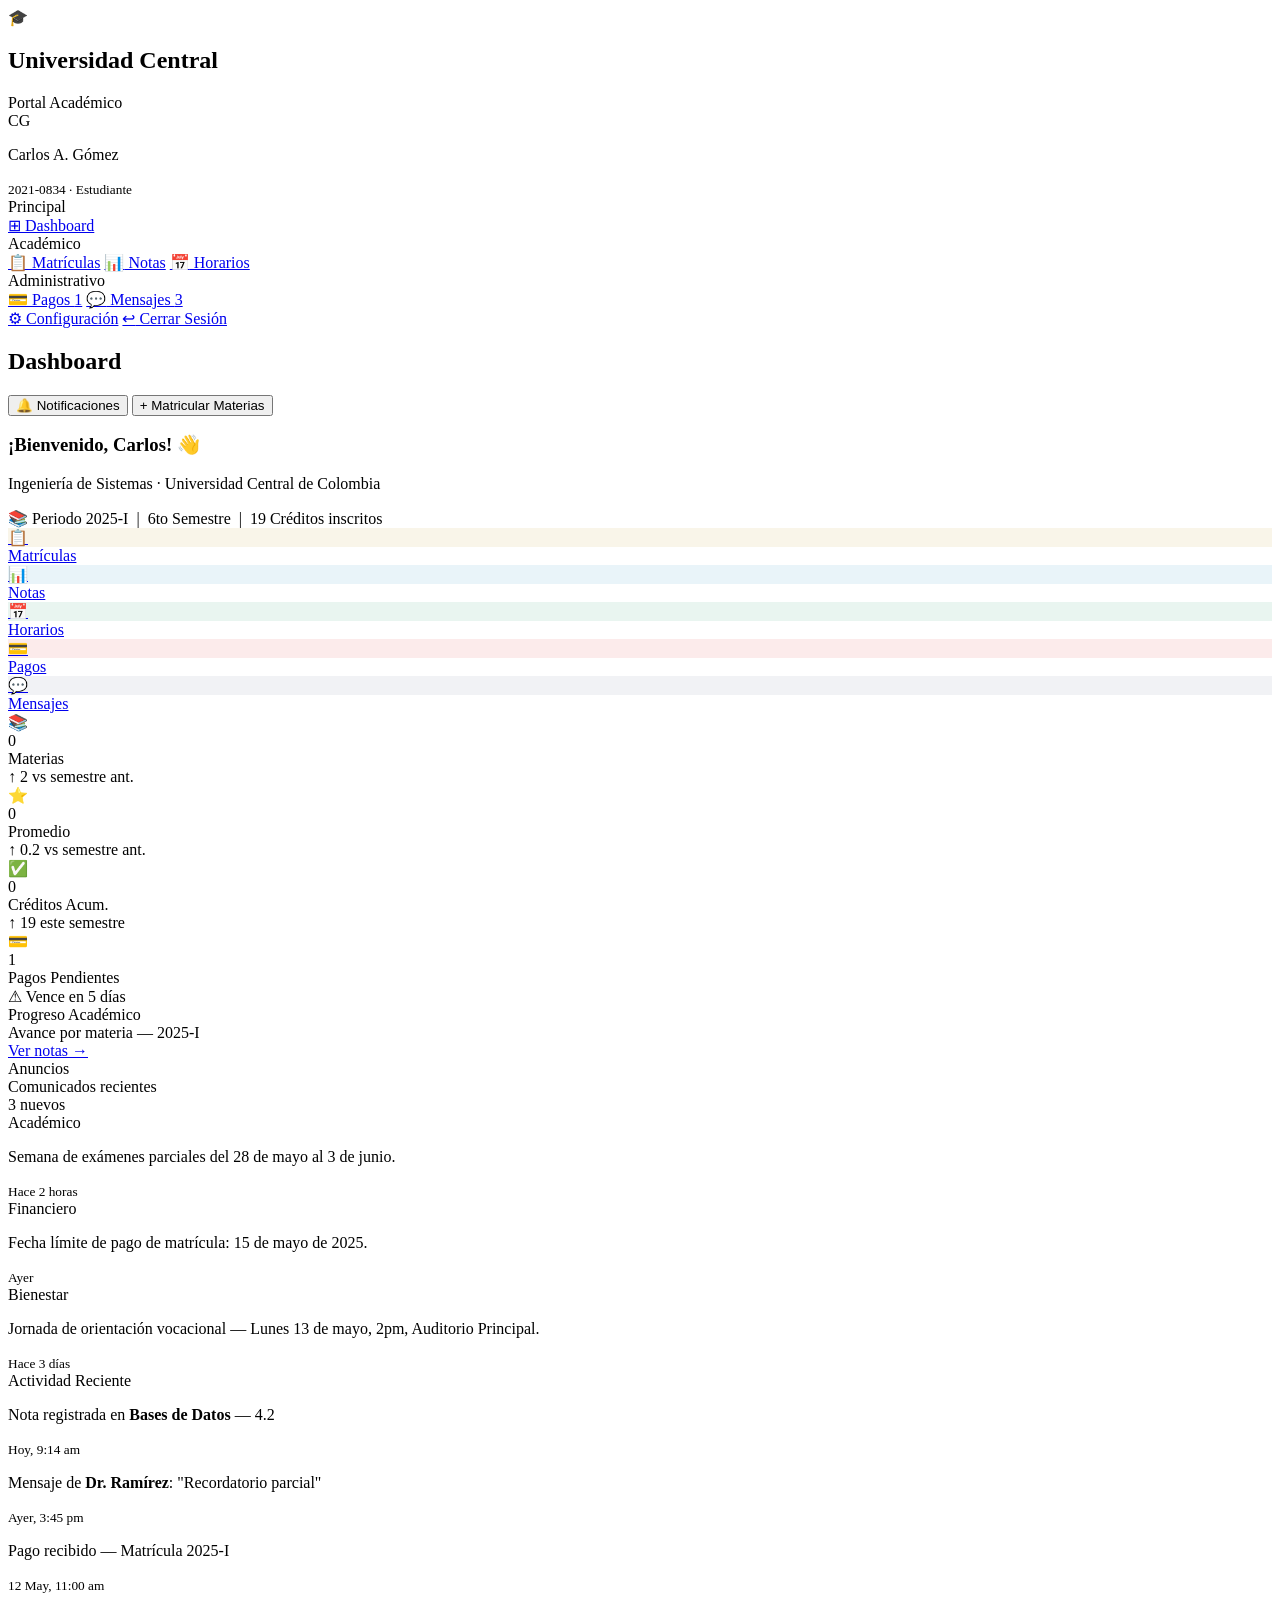
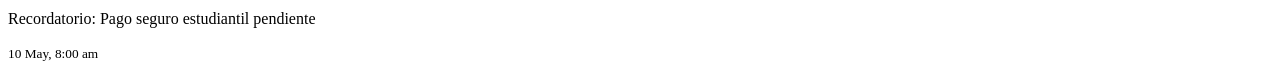
==== index.html @ d2cc0aae "primer commit" ====
<!DOCTYPE html>
<html lang="es">
<head>
  <meta charset="UTF-8">
  <meta name="viewport" content="width=device-width, initial-scale=1.0">
  <title>Universidad Central — Portal Académico</title>
  <link rel="stylesheet" href="styles.css">

</head>
<body>

<!-- Sidebar -->
<aside class="sidebar">
  <div class="sidebar-logo">
    <div class="emblem">🎓</div>
    <h1>Universidad Central</h1>
    <span>Portal Académico</span>
  </div>
  <div class="sidebar-user">
    <div class="avatar">CG</div>
    <div class="sidebar-user-info">
      <p>Carlos A. Gómez</p>
      <small>2021-0834 · Estudiante</small>
    </div>
  </div>
  <nav class="sidebar-nav">
    <div class="nav-section-label">Principal</div>
    <a href="index.html"        class="nav-link active"><span class="icon">⊞</span> Dashboard</a>

    <div class="nav-section-label">Académico</div>
    <a href="matriculas.html"   class="nav-link"><span class="icon">📋</span> Matrículas</a>
    <a href="notas.html"        class="nav-link"><span class="icon">📊</span> Notas</a>
    <a href="horarios.html"     class="nav-link"><span class="icon">📅</span> Horarios</a>

    <div class="nav-section-label">Administrativo</div>
    <a href="pagos.html"        class="nav-link"><span class="icon">💳</span> Pagos <span class="nav-badge">1</span></a>
    <a href="comunicacion.html" class="nav-link"><span class="icon">💬</span> Mensajes <span class="nav-badge">3</span></a>
  </nav>
  <div class="sidebar-footer">
    <a href="#" class="nav-link"><span class="icon">⚙</span> Configuración</a>
    <a href="#" class="nav-link"><span class="icon">↩</span> Cerrar Sesión</a>
  </div>
</aside>

<!-- Main content -->
<main class="main-content">

  <!-- Top bar -->
  <div class="topbar">
    <div class="page-title">
      <h2>Dashboard</h2>
      <p id="today-date"></p>
    </div>
    <div class="topbar-actions">
      <button class="btn btn-outline btn-sm" onclick="showToast('Notificaciones al día ✓', 'info')">🔔 Notificaciones</button>
      <button class="btn btn-primary btn-sm" onclick="location.href='matriculas.html'">+ Matricular Materias</button>
    </div>
  </div>

  <!-- Welcome Banner -->
  <div class="welcome-banner">
    <h3>¡Bienvenido, Carlos! 👋</h3>
    <p>Ingeniería de Sistemas · Universidad Central de Colombia</p>
    <div class="semester-badge">📚 Periodo 2025-I &nbsp;|&nbsp; 6to Semestre &nbsp;|&nbsp; 19 Créditos inscritos</div>
  </div>

  <!-- Quick Links -->
  <div class="quick-links">
    <a href="matriculas.html" class="quick-link">
      <div class="icon" style="background:rgba(201,168,76,0.12)">📋</div>
      <span>Matrículas</span>
    </a>
    <a href="notas.html" class="quick-link">
      <div class="icon" style="background:rgba(76,165,201,0.12)">📊</div>
      <span>Notas</span>
    </a>
    <a href="horarios.html" class="quick-link">
      <div class="icon" style="background:rgba(76,175,130,0.12)">📅</div>
      <span>Horarios</span>
    </a>
    <a href="pagos.html" class="quick-link">
      <div class="icon" style="background:rgba(224,92,92,0.12)">💳</div>
      <span>Pagos</span>
    </a>
    <a href="comunicacion.html" class="quick-link">
      <div class="icon" style="background:rgba(138,150,171,0.12)">💬</div>
      <span>Mensajes</span>
    </a>
  </div>

  <!-- Stats Row -->
  <div class="grid-4 mb-24">
    <div class="stat-card">
      <div class="stat-icon gold">📚</div>
      <div>
        <div class="stat-value" id="cnt-materias">0</div>
        <div class="stat-label">Materias</div>
        <div class="stat-delta up">↑ 2 vs semestre ant.</div>
      </div>
    </div>
    <div class="stat-card">
      <div class="stat-icon blue">⭐</div>
      <div>
        <div class="stat-value" id="cnt-promedio">0</div>
        <div class="stat-label">Promedio</div>
        <div class="stat-delta up">↑ 0.2 vs semestre ant.</div>
      </div>
    </div>
    <div class="stat-card">
      <div class="stat-icon green">✅</div>
      <div>
        <div class="stat-value" id="cnt-creditos">0</div>
        <div class="stat-label">Créditos Acum.</div>
        <div class="stat-delta up">↑ 19 este semestre</div>
      </div>
    </div>
    <div class="stat-card">
      <div class="stat-icon red">💳</div>
      <div>
        <div class="stat-value">1</div>
        <div class="stat-label">Pagos Pendientes</div>
        <div class="stat-delta down">⚠ Vence en 5 días</div>
      </div>
    </div>
  </div>

  <!-- Bottom Row -->
  <div class="grid-2 gap-20">

    <!-- Progreso Materias -->
    <div class="card">
      <div class="card-header">
        <div>
          <div class="card-title">Progreso Académico</div>
          <div class="card-subtitle">Avance por materia — 2025-I</div>
        </div>
        <a href="notas.html" class="btn btn-ghost btn-sm">Ver notas →</a>
      </div>
      <div id="progress-list"></div>
    </div>

    <!-- Col derecha -->
    <div class="flex-col gap-20">

      <!-- Anuncios -->
      <div class="card">
        <div class="card-header">
          <div>
            <div class="card-title">Anuncios</div>
            <div class="card-subtitle">Comunicados recientes</div>
          </div>
          <span class="badge badge-info">3 nuevos</span>
        </div>
        <div class="announcement">
          <div class="announcement-tag">Académico</div>
          <p>Semana de exámenes parciales del 28 de mayo al 3 de junio.</p>
          <small>Hace 2 horas</small>
        </div>
        <div class="announcement">
          <div class="announcement-tag">Financiero</div>
          <p>Fecha límite de pago de matrícula: 15 de mayo de 2025.</p>
          <small>Ayer</small>
        </div>
        <div class="announcement">
          <div class="announcement-tag">Bienestar</div>
          <p>Jornada de orientación vocacional — Lunes 13 de mayo, 2pm, Auditorio Principal.</p>
          <small>Hace 3 días</small>
        </div>
      </div>

      <!-- Actividad Reciente -->
      <div class="card">
        <div class="card-header">
          <div class="card-title">Actividad Reciente</div>
        </div>
        <div class="activity-item">
          <div class="activity-dot" style="background:var(--success)"></div>
          <div>
            <p>Nota registrada en <strong>Bases de Datos</strong> — 4.2</p>
            <small>Hoy, 9:14 am</small>
          </div>
        </div>
        <div class="activity-item">
          <div class="activity-dot" style="background:var(--info)"></div>
          <div>
            <p>Mensaje de <strong>Dr. Ramírez</strong>: "Recordatorio parcial"</p>
            <small>Ayer, 3:45 pm</small>
          </div>
        </div>
        <div class="activity-item">
          <div class="activity-dot" style="background:var(--gold)"></div>
          <div>
            <p>Pago recibido — Matrícula 2025-I</p>
            <small>12 May, 11:00 am</small>
          </div>
        </div>
        <div class="activity-item">
          <div class="activity-dot" style="background:var(--danger)"></div>
          <div>
            <p>Recordatorio: Pago seguro estudiantil pendiente</p>
            <small>10 May, 8:00 am</small>
          </div>
        </div>
      </div>

    </div>
  </div>

</main>


</body>
</html>
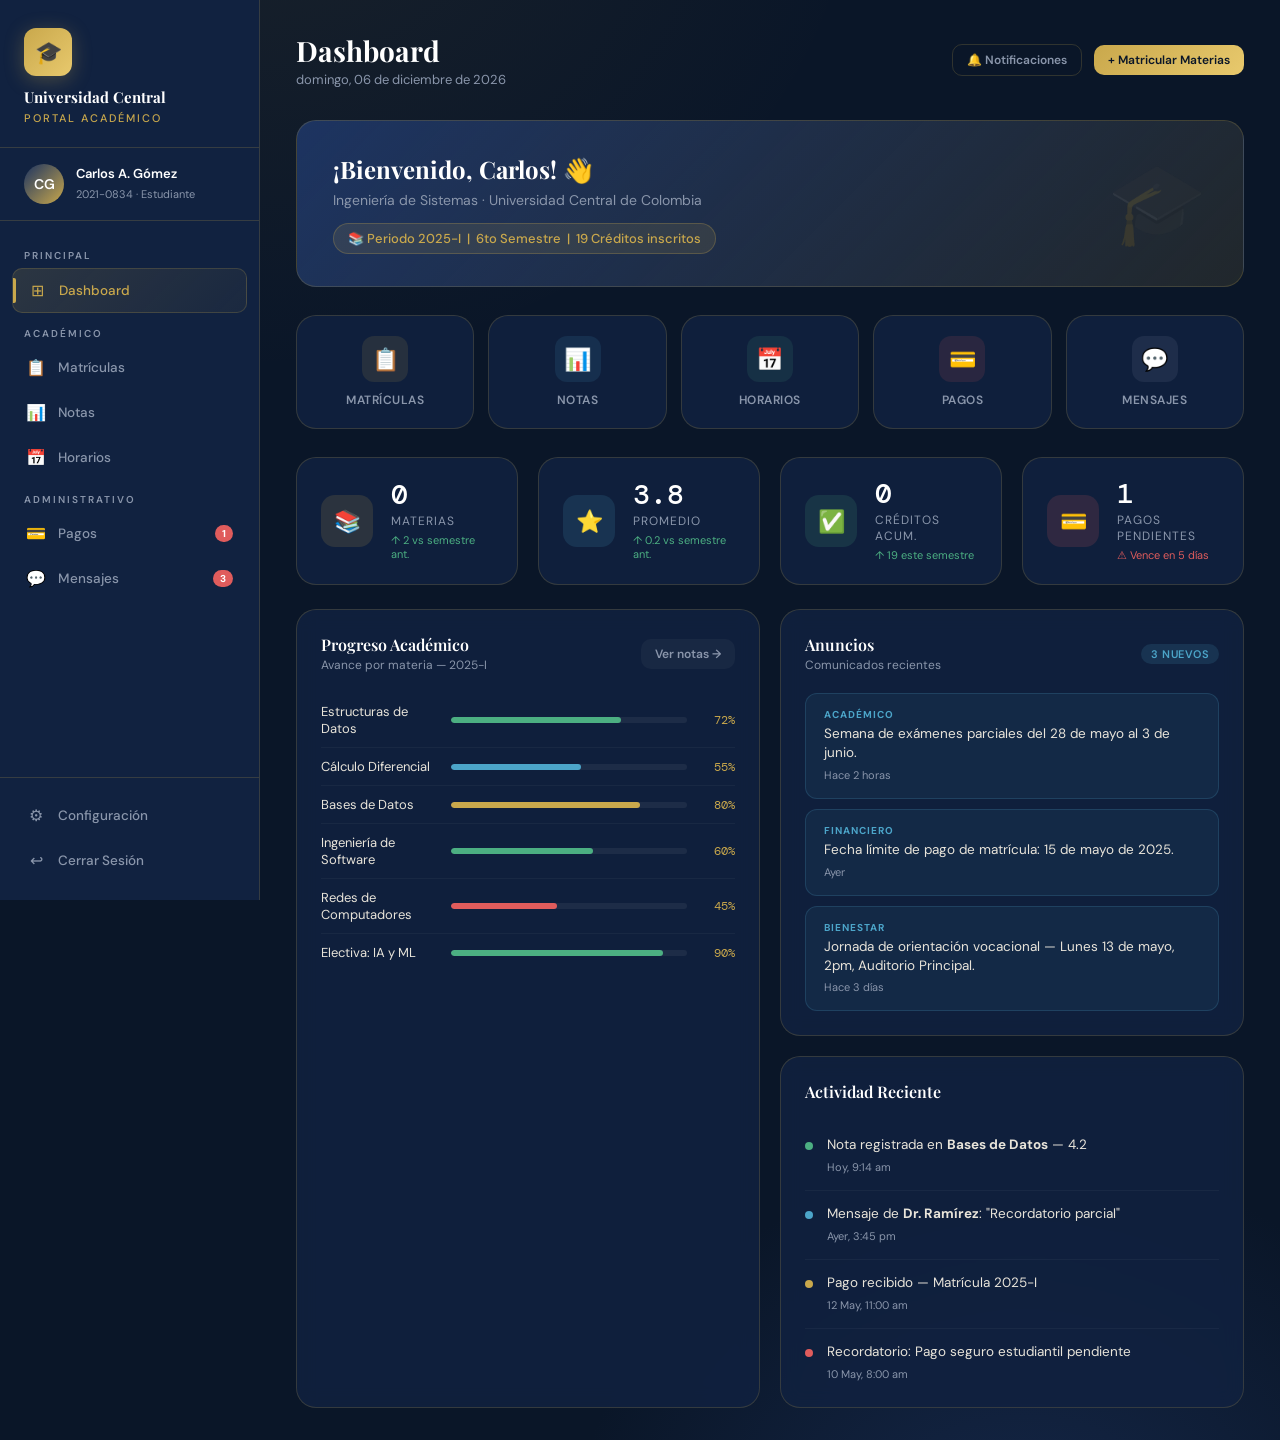
==== commit 2c31f2a7: "subiendo archivo completo de la pagina principal completa de lapagina" ====
--- a/index.html
+++ b/index.html
@@ -4,8 +4,136 @@
   <meta charset="UTF-8">
   <meta name="viewport" content="width=device-width, initial-scale=1.0">
   <title>Universidad Central — Portal Académico</title>
-  <link rel="stylesheet" href="styles.css">
-
+  <link rel="stylesheet" href="style.css">
+  <style>
+    /* ── Dashboard-specific ── */
+    .welcome-banner {
+      background: linear-gradient(135deg, var(--navy-light) 0%, rgba(201,168,76,0.12) 100%);
+      border: 1px solid var(--border);
+      border-radius: var(--radius-lg);
+      padding: 32px 36px;
+      margin-bottom: 28px;
+      position: relative;
+      overflow: hidden;
+    }
+    .welcome-banner::before {
+      content: '🎓';
+      position: absolute;
+      right: 36px; top: 50%;
+      transform: translateY(-50%);
+      font-size: 80px;
+      opacity: 0.12;
+    }
+    .welcome-banner h3 {
+      font-family: 'Playfair Display', serif;
+      font-size: 24px;
+      color: var(--white);
+      margin-bottom: 6px;
+    }
+    .welcome-banner p { font-size: 14px; color: var(--text-muted); }
+    .welcome-banner .semester-badge {
+      display: inline-flex;
+      align-items: center;
+      gap: 6px;
+      margin-top: 14px;
+      background: rgba(201,168,76,0.12);
+      border: 1px solid rgba(201,168,76,0.25);
+      border-radius: 20px;
+      padding: 6px 14px;
+      font-size: 13px;
+      color: var(--gold);
+      font-weight: 500;
+    }
+
+    .quick-links {
+      display: grid;
+      grid-template-columns: repeat(5, 1fr);
+      gap: 14px;
+      margin-bottom: 28px;
+    }
+    .quick-link {
+      background: var(--card-bg);
+      border: 1px solid var(--border);
+      border-radius: var(--radius-lg);
+      padding: 20px 16px;
+      text-align: center;
+      text-decoration: none;
+      transition: all var(--transition);
+      display: flex;
+      flex-direction: column;
+      align-items: center;
+      gap: 10px;
+    }
+    .quick-link:hover {
+      border-color: var(--gold);
+      transform: translateY(-3px);
+      box-shadow: 0 12px 30px rgba(0,0,0,0.3);
+    }
+    .quick-link .icon {
+      width: 46px; height: 46px;
+      border-radius: 12px;
+      display: flex; align-items: center; justify-content: center;
+      font-size: 22px;
+    }
+    .quick-link span {
+      font-size: 12px;
+      font-weight: 600;
+      color: var(--text-muted);
+      text-transform: uppercase;
+      letter-spacing: 0.5px;
+    }
+    .quick-link:hover span { color: var(--gold); }
+
+    .activity-item {
+      display: flex;
+      align-items: flex-start;
+      gap: 14px;
+      padding: 14px 0;
+      border-bottom: 1px solid rgba(255,255,255,0.04);
+    }
+    .activity-item:last-child { border-bottom: none; padding-bottom: 0; }
+    .activity-dot {
+      width: 8px; height: 8px;
+      border-radius: 50%;
+      margin-top: 6px;
+      flex-shrink: 0;
+    }
+    .activity-item p { font-size: 13.5px; line-height: 1.4; }
+    .activity-item small { font-size: 11px; color: var(--text-muted); }
+
+    .announcement {
+      background: rgba(76,165,201,0.08);
+      border: 1px solid rgba(76,165,201,0.2);
+      border-radius: var(--radius);
+      padding: 14px 18px;
+      margin-bottom: 10px;
+    }
+    .announcement:last-child { margin-bottom: 0; }
+    .announcement p { font-size: 13.5px; line-height: 1.4; }
+    .announcement small { font-size: 11px; color: var(--text-muted); }
+    .announcement-tag {
+      font-size: 10px;
+      font-weight: 700;
+      text-transform: uppercase;
+      color: var(--info);
+      letter-spacing: 1px;
+      margin-bottom: 4px;
+    }
+
+    .subject-progress {
+      display: flex;
+      align-items: center;
+      gap: 12px;
+      padding: 10px 0;
+      border-bottom: 1px solid rgba(255,255,255,0.04);
+    }
+    .subject-progress:last-child { border-bottom: none; }
+    .subject-progress .name { flex: 1; font-size: 13px; }
+    .subject-progress .pct { font-family: 'DM Mono', monospace; font-size: 12px; color: var(--gold); width: 36px; text-align: right; }
+
+    @media (max-width: 1100px) { .quick-links { grid-template-columns: repeat(3,1fr); } }
+    @media (max-width: 768px)  { .quick-links { grid-template-columns: repeat(2,1fr); } }
+  </style>
 </head>
 <body>
 
@@ -208,6 +336,47 @@
 
 </main>
 
-
+<script src="app.js"></script>
+<script>
+  // Date
+  document.getElementById('today-date').textContent =
+    new Intl.DateTimeFormat('es-CO', { weekday:'long', day:'2-digit', month:'long', year:'numeric' }).format(new Date());
+
+  // Counters
+  setTimeout(() => {
+    animateCounter(document.getElementById('cnt-materias'), 6);
+    animateCounter(document.getElementById('cnt-promedio'), 38); // 3.8
+    animateCounter(document.getElementById('cnt-creditos'), 98);
+  }, 300);
+
+  // Fix promedio display
+  setTimeout(() => {
+    const el = document.getElementById('cnt-promedio');
+    el.textContent = '3.8';
+  }, 1600);
+
+  // Subject progress
+  const subjectsProgress = [
+    { name: 'Estructuras de Datos',   pct: 72, color: 'var(--success)' },
+    { name: 'Cálculo Diferencial',     pct: 55, color: 'var(--info)' },
+    { name: 'Bases de Datos',          pct: 80, color: 'var(--gold)' },
+    { name: 'Ingeniería de Software',  pct: 60, color: 'var(--success)' },
+    { name: 'Redes de Computadores',   pct: 45, color: 'var(--danger)' },
+    { name: 'Electiva: IA y ML',      pct: 90, color: 'var(--success)' },
+  ];
+  const list = document.getElementById('progress-list');
+  subjectsProgress.forEach(s => {
+    list.innerHTML += `
+      <div class="subject-progress">
+        <div class="name text-sm">${s.name}</div>
+        <div style="flex:2">
+          <div class="progress-bar">
+            <div class="progress-fill" style="width:${s.pct}%;background:${s.color}"></div>
+          </div>
+        </div>
+        <div class="pct">${s.pct}%</div>
+      </div>`;
+  });
+</script>
 </body>
 </html>
--- a/style.css
+++ b/style.css
@@ -0,0 +1,620 @@
+/* ===== UNIVERSIDAD CENTRAL — ESTILOS GLOBALES ===== */
+
+@import url('https://fonts.googleapis.com/css2?family=Playfair+Display:wght@400;600;700;900&family=DM+Sans:wght@300;400;500;600&family=DM+Mono:wght@400;500&display=swap');
+
+/* ── Variables ── */
+:root {
+  --navy:       #0a1628;
+  --navy-mid:   #112240;
+  --navy-light: #1d3461;
+  --gold:       #c9a84c;
+  --gold-light: #e8c96d;
+  --gold-pale:  #f5e6bb;
+  --cream:      #faf7f0;
+  --white:      #ffffff;
+  --text:       #e8e4da;
+  --text-muted: #8a96ab;
+  --danger:     #e05c5c;
+  --success:    #4caf82;
+  --info:       #4ca5c9;
+  --border:     rgba(201,168,76,0.2);
+  --card-bg:    rgba(17,34,64,0.85);
+  --glass:      rgba(255,255,255,0.04);
+  --shadow:     0 8px 40px rgba(0,0,0,0.4);
+  --radius:     12px;
+  --radius-lg:  20px;
+  --transition: 0.3s cubic-bezier(0.4,0,0.2,1);
+}
+
+/* ── Reset & Base ── */
+*, *::before, *::after { box-sizing: border-box; margin: 0; padding: 0; }
+
+html { scroll-behavior: smooth; }
+
+body {
+  font-family: 'DM Sans', sans-serif;
+  background: var(--navy);
+  color: var(--text);
+  min-height: 100vh;
+  overflow-x: hidden;
+  background-image:
+    radial-gradient(ellipse 80% 60% at 20% -10%, rgba(201,168,76,0.08) 0%, transparent 60%),
+    radial-gradient(ellipse 60% 50% at 80% 110%, rgba(29,52,97,0.6) 0%, transparent 60%);
+}
+
+/* ── Scrollbar ── */
+::-webkit-scrollbar { width: 6px; }
+::-webkit-scrollbar-track { background: var(--navy); }
+::-webkit-scrollbar-thumb { background: var(--navy-light); border-radius: 3px; }
+::-webkit-scrollbar-thumb:hover { background: var(--gold); }
+
+/* ── Sidebar Navigation ── */
+.sidebar {
+  position: fixed;
+  left: 0; top: 0;
+  width: 260px;
+  height: 100vh;
+  background: var(--navy-mid);
+  border-right: 1px solid var(--border);
+  display: flex;
+  flex-direction: column;
+  z-index: 100;
+  transition: transform var(--transition);
+}
+
+.sidebar-logo {
+  padding: 28px 24px 20px;
+  border-bottom: 1px solid var(--border);
+}
+
+.sidebar-logo .emblem {
+  width: 48px; height: 48px;
+  background: linear-gradient(135deg, var(--gold), var(--gold-light));
+  border-radius: 12px;
+  display: flex; align-items: center; justify-content: center;
+  font-size: 22px;
+  margin-bottom: 12px;
+  box-shadow: 0 4px 20px rgba(201,168,76,0.3);
+}
+
+.sidebar-logo h1 {
+  font-family: 'Playfair Display', serif;
+  font-size: 15px;
+  font-weight: 700;
+  color: var(--white);
+  line-height: 1.2;
+}
+
+.sidebar-logo span {
+  font-size: 11px;
+  color: var(--gold);
+  text-transform: uppercase;
+  letter-spacing: 2px;
+  font-weight: 500;
+}
+
+.sidebar-user {
+  padding: 16px 24px;
+  display: flex;
+  align-items: center;
+  gap: 12px;
+  border-bottom: 1px solid var(--border);
+}
+
+.avatar {
+  width: 40px; height: 40px;
+  background: linear-gradient(135deg, var(--navy-light), var(--gold));
+  border-radius: 50%;
+  display: flex; align-items: center; justify-content: center;
+  font-weight: 600;
+  font-size: 14px;
+  color: white;
+  flex-shrink: 0;
+}
+
+.sidebar-user-info p { font-size: 13px; font-weight: 600; color: var(--white); }
+.sidebar-user-info small { font-size: 11px; color: var(--text-muted); }
+
+.sidebar-nav {
+  flex: 1;
+  padding: 16px 12px;
+  overflow-y: auto;
+}
+
+.nav-section-label {
+  font-size: 10px;
+  text-transform: uppercase;
+  letter-spacing: 2px;
+  color: var(--text-muted);
+  padding: 12px 12px 6px;
+  font-weight: 600;
+}
+
+.nav-link {
+  display: flex;
+  align-items: center;
+  gap: 12px;
+  padding: 11px 14px;
+  border-radius: 10px;
+  text-decoration: none;
+  color: var(--text-muted);
+  font-size: 13.5px;
+  font-weight: 500;
+  transition: all var(--transition);
+  margin-bottom: 2px;
+  position: relative;
+}
+
+.nav-link:hover {
+  background: var(--glass);
+  color: var(--text);
+}
+
+.nav-link.active {
+  background: linear-gradient(135deg, rgba(201,168,76,0.15), rgba(201,168,76,0.05));
+  color: var(--gold);
+  border: 1px solid rgba(201,168,76,0.2);
+}
+
+.nav-link.active::before {
+  content: '';
+  position: absolute;
+  left: 0; top: 50%;
+  transform: translateY(-50%);
+  width: 3px; height: 60%;
+  background: var(--gold);
+  border-radius: 0 2px 2px 0;
+}
+
+.nav-link .icon { font-size: 16px; width: 20px; text-align: center; }
+
+.nav-badge {
+  margin-left: auto;
+  background: var(--danger);
+  color: white;
+  font-size: 10px;
+  font-weight: 700;
+  padding: 2px 7px;
+  border-radius: 10px;
+}
+
+.sidebar-footer {
+  padding: 16px 12px;
+  border-top: 1px solid var(--border);
+}
+
+/* ── Main Layout ── */
+.main-content {
+  margin-left: 260px;
+  min-height: 100vh;
+  padding: 32px 36px;
+}
+
+/* ── Top Bar ── */
+.topbar {
+  display: flex;
+  align-items: center;
+  justify-content: space-between;
+  margin-bottom: 32px;
+}
+
+.page-title h2 {
+  font-family: 'Playfair Display', serif;
+  font-size: 28px;
+  font-weight: 700;
+  color: var(--white);
+}
+
+.page-title p {
+  font-size: 13px;
+  color: var(--text-muted);
+  margin-top: 2px;
+}
+
+.topbar-actions {
+  display: flex;
+  align-items: center;
+  gap: 12px;
+}
+
+/* ── Cards ── */
+.card {
+  background: var(--card-bg);
+  border: 1px solid var(--border);
+  border-radius: var(--radius-lg);
+  padding: 24px;
+  backdrop-filter: blur(10px);
+  transition: border-color var(--transition), transform var(--transition);
+}
+
+.card:hover { border-color: rgba(201,168,76,0.35); }
+
+.card-header {
+  display: flex;
+  align-items: center;
+  justify-content: space-between;
+  margin-bottom: 20px;
+}
+
+.card-title {
+  font-family: 'Playfair Display', serif;
+  font-size: 16px;
+  font-weight: 600;
+  color: var(--white);
+}
+
+.card-subtitle {
+  font-size: 12px;
+  color: var(--text-muted);
+  margin-top: 2px;
+}
+
+/* ── Stat Cards ── */
+.stat-card {
+  background: var(--card-bg);
+  border: 1px solid var(--border);
+  border-radius: var(--radius-lg);
+  padding: 22px 24px;
+  display: flex;
+  align-items: center;
+  gap: 18px;
+  transition: all var(--transition);
+}
+
+.stat-card:hover {
+  transform: translateY(-2px);
+  border-color: rgba(201,168,76,0.35);
+  box-shadow: var(--shadow);
+}
+
+.stat-icon {
+  width: 52px; height: 52px;
+  border-radius: 14px;
+  display: flex; align-items: center; justify-content: center;
+  font-size: 22px;
+  flex-shrink: 0;
+}
+
+.stat-icon.gold   { background: rgba(201,168,76,0.15); }
+.stat-icon.blue   { background: rgba(76,165,201,0.15); }
+.stat-icon.green  { background: rgba(76,175,130,0.15); }
+.stat-icon.red    { background: rgba(224,92,92,0.15); }
+
+.stat-value {
+  font-family: 'DM Mono', monospace;
+  font-size: 28px;
+  font-weight: 500;
+  color: var(--white);
+  line-height: 1;
+}
+
+.stat-label {
+  font-size: 12px;
+  color: var(--text-muted);
+  margin-top: 4px;
+  text-transform: uppercase;
+  letter-spacing: 1px;
+}
+
+.stat-delta {
+  font-size: 11px;
+  margin-top: 4px;
+}
+.stat-delta.up   { color: var(--success); }
+.stat-delta.down { color: var(--danger); }
+
+/* ── Buttons ── */
+.btn {
+  display: inline-flex;
+  align-items: center;
+  gap: 8px;
+  padding: 10px 20px;
+  border-radius: 10px;
+  font-size: 13.5px;
+  font-weight: 600;
+  font-family: 'DM Sans', sans-serif;
+  border: none;
+  cursor: pointer;
+  transition: all var(--transition);
+  text-decoration: none;
+}
+
+.btn-primary {
+  background: linear-gradient(135deg, var(--gold), var(--gold-light));
+  color: var(--navy);
+}
+.btn-primary:hover {
+  transform: translateY(-1px);
+  box-shadow: 0 4px 20px rgba(201,168,76,0.35);
+}
+
+.btn-outline {
+  background: transparent;
+  border: 1px solid var(--border);
+  color: var(--text-muted);
+}
+.btn-outline:hover {
+  border-color: var(--gold);
+  color: var(--gold);
+}
+
+.btn-ghost {
+  background: var(--glass);
+  color: var(--text-muted);
+}
+.btn-ghost:hover { color: var(--text); }
+
+.btn-danger {
+  background: rgba(224,92,92,0.15);
+  color: var(--danger);
+  border: 1px solid rgba(224,92,92,0.2);
+}
+.btn-danger:hover { background: rgba(224,92,92,0.25); }
+
+.btn-sm { padding: 7px 14px; font-size: 12px; }
+.btn-lg { padding: 13px 28px; font-size: 15px; }
+
+/* ── Badges ── */
+.badge {
+  display: inline-flex;
+  align-items: center;
+  padding: 3px 10px;
+  border-radius: 20px;
+  font-size: 11px;
+  font-weight: 600;
+  text-transform: uppercase;
+  letter-spacing: 0.5px;
+}
+.badge-success { background: rgba(76,175,130,0.15); color: var(--success); }
+.badge-warning { background: rgba(201,168,76,0.15); color: var(--gold); }
+.badge-danger  { background: rgba(224,92,92,0.15);  color: var(--danger); }
+.badge-info    { background: rgba(76,165,201,0.15);  color: var(--info); }
+.badge-muted   { background: rgba(138,150,171,0.15); color: var(--text-muted); }
+
+/* ── Tables ── */
+.table-wrapper {
+  overflow-x: auto;
+  border-radius: var(--radius);
+}
+
+table {
+  width: 100%;
+  border-collapse: collapse;
+  font-size: 13.5px;
+}
+
+thead th {
+  padding: 12px 16px;
+  text-align: left;
+  font-size: 11px;
+  text-transform: uppercase;
+  letter-spacing: 1px;
+  color: var(--text-muted);
+  border-bottom: 1px solid var(--border);
+  font-weight: 600;
+  background: rgba(255,255,255,0.02);
+}
+
+tbody tr {
+  border-bottom: 1px solid rgba(255,255,255,0.04);
+  transition: background var(--transition);
+}
+
+tbody tr:hover { background: rgba(255,255,255,0.03); }
+
+tbody td {
+  padding: 14px 16px;
+  color: var(--text);
+}
+
+/* ── Forms ── */
+.form-group { margin-bottom: 20px; }
+
+.form-label {
+  display: block;
+  font-size: 12px;
+  font-weight: 600;
+  text-transform: uppercase;
+  letter-spacing: 1px;
+  color: var(--text-muted);
+  margin-bottom: 8px;
+}
+
+.form-control {
+  width: 100%;
+  background: rgba(255,255,255,0.05);
+  border: 1px solid var(--border);
+  border-radius: 10px;
+  padding: 11px 14px;
+  font-size: 14px;
+  color: var(--text);
+  font-family: 'DM Sans', sans-serif;
+  transition: border-color var(--transition);
+  outline: none;
+}
+
+.form-control:focus {
+  border-color: var(--gold);
+  background: rgba(201,168,76,0.05);
+}
+
+.form-control::placeholder { color: var(--text-muted); }
+
+select.form-control option { background: var(--navy-mid); color: var(--text); }
+
+/* ── Grid utilities ── */
+.grid-2 { display: grid; grid-template-columns: 1fr 1fr; gap: 20px; }
+.grid-3 { display: grid; grid-template-columns: 1fr 1fr 1fr; gap: 20px; }
+.grid-4 { display: grid; grid-template-columns: repeat(4,1fr); gap: 20px; }
+
+/* ── Flex utilities ── */
+.flex     { display: flex; }
+.flex-col { display: flex; flex-direction: column; }
+.items-center { align-items: center; }
+.justify-between { justify-content: space-between; }
+.gap-8  { gap: 8px; }
+.gap-12 { gap: 12px; }
+.gap-16 { gap: 16px; }
+.gap-20 { gap: 20px; }
+.gap-24 { gap: 24px; }
+
+/* ── Spacing utilities ── */
+.mb-8  { margin-bottom: 8px; }
+.mb-12 { margin-bottom: 12px; }
+.mb-16 { margin-bottom: 16px; }
+.mb-20 { margin-bottom: 20px; }
+.mb-24 { margin-bottom: 24px; }
+.mb-32 { margin-bottom: 32px; }
+
+/* ── Text utilities ── */
+.text-gold   { color: var(--gold); }
+.text-muted  { color: var(--text-muted); }
+.text-white  { color: var(--white); }
+.text-danger { color: var(--danger); }
+.text-success{ color: var(--success); }
+.text-sm     { font-size: 12px; }
+.text-xs     { font-size: 11px; }
+.font-serif  { font-family: 'Playfair Display', serif; }
+.font-mono   { font-family: 'DM Mono', monospace; }
+.font-bold   { font-weight: 700; }
+.text-center { text-align: center; }
+
+/* ── Divider ── */
+.divider {
+  height: 1px;
+  background: var(--border);
+  margin: 20px 0;
+}
+
+/* ── Empty State ── */
+.empty-state {
+  text-align: center;
+  padding: 48px 24px;
+  color: var(--text-muted);
+}
+.empty-state .icon { font-size: 40px; margin-bottom: 12px; }
+.empty-state p { font-size: 14px; }
+
+/* ── Search box ── */
+.search-box {
+  position: relative;
+  display: flex;
+  align-items: center;
+}
+.search-box .icon {
+  position: absolute;
+  left: 12px;
+  color: var(--text-muted);
+  font-size: 14px;
+}
+.search-box input {
+  padding-left: 36px !important;
+}
+
+/* ── Progress bar ── */
+.progress-bar {
+  height: 6px;
+  background: rgba(255,255,255,0.06);
+  border-radius: 3px;
+  overflow: hidden;
+}
+.progress-fill {
+  height: 100%;
+  border-radius: 3px;
+  background: linear-gradient(90deg, var(--gold), var(--gold-light));
+  transition: width 1s ease;
+}
+
+/* ── Modal ── */
+.modal-overlay {
+  position: fixed;
+  inset: 0;
+  background: rgba(0,0,0,0.7);
+  backdrop-filter: blur(4px);
+  z-index: 999;
+  display: flex;
+  align-items: center;
+  justify-content: center;
+  opacity: 0;
+  pointer-events: none;
+  transition: opacity var(--transition);
+}
+.modal-overlay.active {
+  opacity: 1;
+  pointer-events: all;
+}
+.modal {
+  background: var(--navy-mid);
+  border: 1px solid var(--border);
+  border-radius: var(--radius-lg);
+  padding: 32px;
+  width: 100%;
+  max-width: 520px;
+  transform: translateY(20px);
+  transition: transform var(--transition);
+}
+.modal-overlay.active .modal { transform: translateY(0); }
+
+.modal-header {
+  display: flex;
+  align-items: center;
+  justify-content: space-between;
+  margin-bottom: 24px;
+}
+.modal-title {
+  font-family: 'Playfair Display', serif;
+  font-size: 20px;
+  color: var(--white);
+}
+.modal-close {
+  background: none;
+  border: none;
+  color: var(--text-muted);
+  font-size: 20px;
+  cursor: pointer;
+  padding: 4px;
+}
+.modal-close:hover { color: var(--white); }
+
+/* ── Toast ── */
+.toast-container {
+  position: fixed;
+  bottom: 24px;
+  right: 24px;
+  z-index: 9999;
+  display: flex;
+  flex-direction: column;
+  gap: 10px;
+}
+.toast {
+  background: var(--navy-mid);
+  border: 1px solid var(--border);
+  border-radius: var(--radius);
+  padding: 14px 20px;
+  display: flex;
+  align-items: center;
+  gap: 12px;
+  font-size: 13.5px;
+  min-width: 280px;
+  animation: slideIn 0.3s ease;
+  box-shadow: var(--shadow);
+}
+.toast.success { border-color: rgba(76,175,130,0.3); }
+.toast.error   { border-color: rgba(224,92,92,0.3); }
+
+@keyframes slideIn {
+  from { transform: translateX(100%); opacity: 0; }
+  to   { transform: translateX(0);    opacity: 1; }
+}
+
+/* ── Responsive ── */
+@media (max-width: 1100px) {
+  .grid-4 { grid-template-columns: repeat(2,1fr); }
+  .grid-3 { grid-template-columns: 1fr 1fr; }
+}
+@media (max-width: 768px) {
+  .sidebar { transform: translateX(-100%); }
+  .sidebar.open { transform: translateX(0); }
+  .main-content { margin-left: 0; padding: 20px 16px; }
+  .grid-2, .grid-3, .grid-4 { grid-template-columns: 1fr; }
+}
